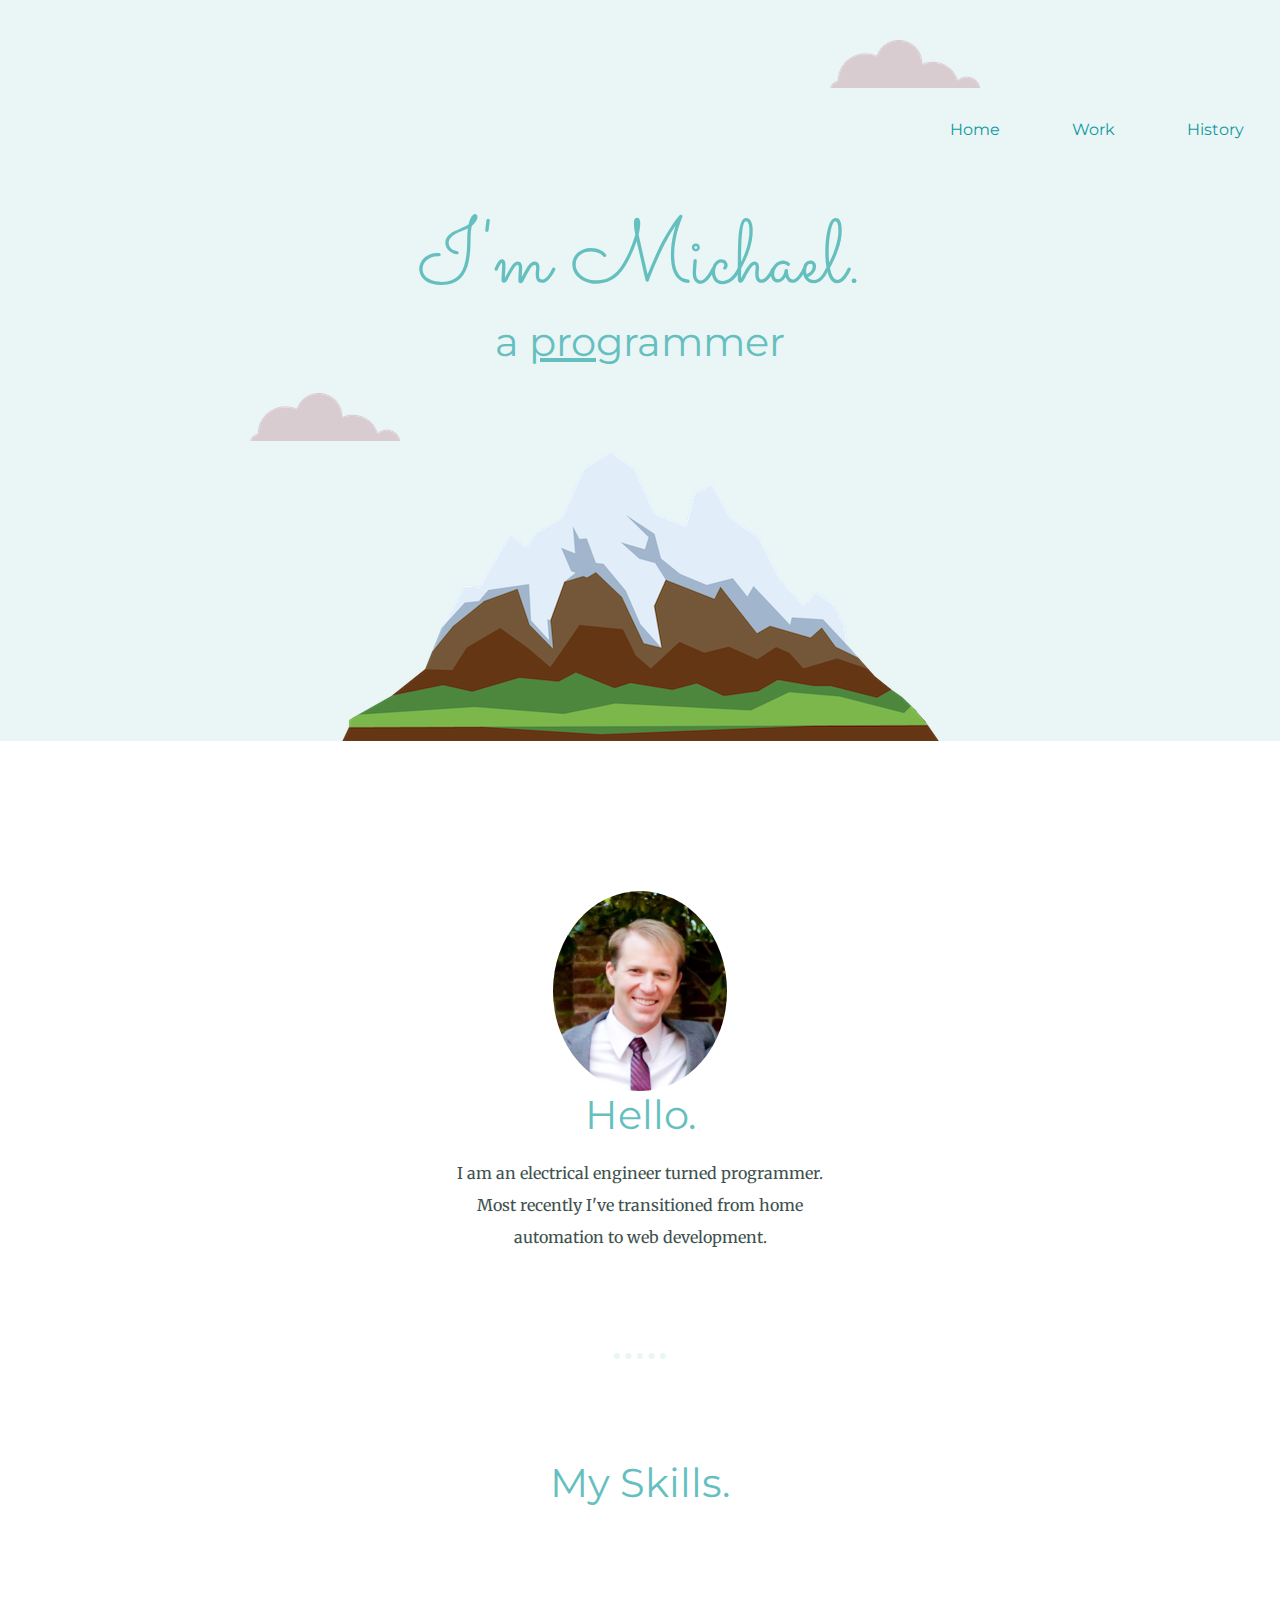
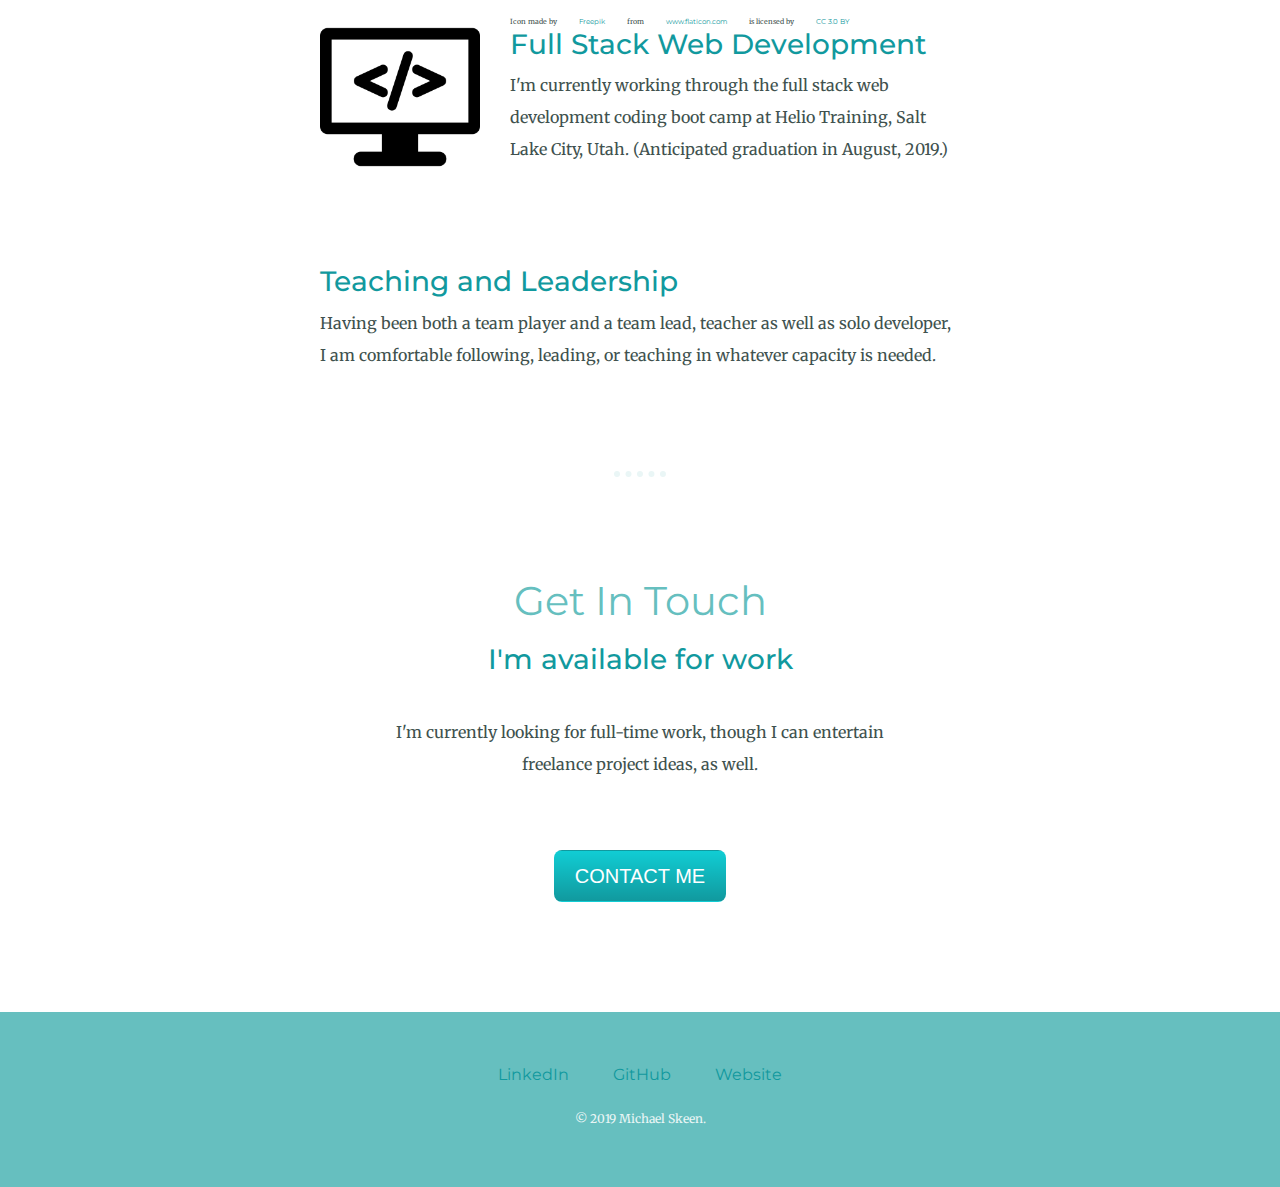
==== index.html @ 591f27da "first commit" ====
<!DOCTYPE html>
<html lang="en" dir="ltr">
  <head>
    <meta charset="utf-8">
    <title>Michael Skeen</title>
    <link rel="stylesheet" href="https://maxcdn.bootstrapcdn.com/bootstrap/4.4.1/css/bootstrap.min.css">
    <link rel="stylesheet" href="css/styles.css">
    <link rel="icon" href="favicon.ico">
    <link href="https://fonts.googleapis.com/css?family=Merriweather|Montserrat|Sacramento&display=swap" rel="stylesheet">
  </head>
  <body>
    <div class="top-container">
      <!-- Nav Bar -->
      <ul class="nav justify-content-end">
        <li class="nav-item">
          <a class="nav-link" href="#">Home</a>
        </li>
        <li class="nav-item">
          <a class="nav-link" href="work.html">Work</a>
        </li>
        <li class="nav-item">
          <a class="nav-link" href="#">History</a>
        </li>
      </ul>

      <img class="top-cloud" src="images/cloud.png" alt="cloud img" />
      <h1>I'm Michael.</h1>
      <h2>a <span class="pro">pro</span>grammer</h2>
      <img class="bottom-cloud" src="images/cloud.png" alt="cloud img" />
      <img src="images/mountain.png" alt="mountain img" />
    </div>
    <div class="middle-container">
      <div class="profile">
        <img class="profile-pic" src="images/profile.jpeg" alt="profile pic">
        <h2>Hello.</h2>
        <p class="intro">I am an electrical engineer turned programmer. Most recently I've transitioned from home automation to web development.</p>
      </div>
      <hr>
      <div class="skills">
        <h2>My Skills.</h2>
        <div class="skill-row">
          <img class="programming-icon" src="images/programming.png" alt="programming icon">
          <div class="attribution">Icon made by <a href="https://www.freepik.com/?__hstc=57440181.fd0ef1fb82cf96b71608ac518f03b5fe.1560886084439.1560886084439.1560886084439.1&__hssc=57440181.5.1560886084440&__hsfp=1175833946" title="Freepik">Freepik</a> from <a href="https://www.flaticon.com/" 			    title="Flaticon">www.flaticon.com</a> is licensed by <a href="http://creativecommons.org/licenses/by/3.0/" 			    title="Creative Commons BY 3.0" target="_blank">CC 3.0 BY</a></div>
          <h3>Full Stack Web Development</h3>
          <p>I'm currently working through the full stack web development coding boot camp at Helio Training, Salt Lake City, Utah. (Anticipated graduation in August, 2019.)</p>
        </div>
        <div class="skill-row">
          <img class="people-giph" src="https://media.giphy.com/media/432s4kBFx0K4w/giphy.gif" alt="">
          <h3>Teaching and Leadership</h3>
          <p>Having been both a team player and a team lead, teacher as well as solo developer, I am comfortable following, leading, or teaching in whatever capacity is needed.</p>
        </div>
      </div>
      <hr>
      <div class="contact-me">
        <h2>Get In Touch</h2>
        <h3>I'm available for work</h3>
        <p class="contact-msg">I'm currently looking for full-time work, though I can entertain freelance project ideas, as well.</p>
        <a class="btn" href="mailto:mmskeen@gmail.com">CONTACT ME</a>
      </div>
    </div>


    <div class="bottom-container">
      <a class="footer-link" href="https://www.linkedin.com/in/michael-skeen/">LinkedIn</a>
      <a class="footer-link" href="https://github.com/mmskeen">GitHub</a>
      <a class="footer-link" href="index.html">Website</a>
      <p class="copyright">© 2019 Michael Skeen.</p>
    </div>
  </body>
</html>
---- css/styles.css ----
body {
  color: #40514E;
  margin: 0;
  text-align: center;
  font-family: 'Merriweather', serif;
  font-size: 100%;
}

hr {
  border-style: dotted none none none;
  border-color: #EAF6F6;
  border-width: 6px;
  margin: 100px auto;
  width: 4%;
}

h1 {
  margin: 50px auto 0 auto;
  font-family: 'Sacramento', cursive;
  font-size: 5.625rem;
  color: #66BFBF;
}

h2 {
  color: #66BFBF;
  font-family: 'Montserrat', sans-serif;
  font-size: 2.5rem;
  font-weight: normal;
  padding-bottom: 10px;
}

h3 {
  font-family: 'Montserrat', sans-serif;
  color: #11999E;
}

p {
  line-height: 2;
}

a {
  color: #11999E;
  font-family: 'Montserrat', sans-serif;
  margin: 10px 20px;
  text-decoration: none;
}

a:hover {
  color: #EAF6F6;
}

.top-container {
  background-color: #EAF6F6;
  position: relative;
  padding-top: 100px;
}

.middle-container {
  margin: 100px 0;
}

.portfolio-container-0 {
  margin: 50px 0 50px;
}

.project-container-1 {
  background-color: #57b1bf;
  padding: 60px;
}

.project-container-2 {
  background-color: #e4a187;
  padding: 60px;
}

.project-container-3{
  background-color: #798ce6ed;
  padding: 60px;
}

.project-container-4{
  background-color: #57b1bf;
  padding: 60px;
}

.project {
  margin: auto;
  width: 60%;
}

.project-info {
  padding: 2em 0 0;
}

.project h2, .project h5 {
  color: white;
}

.bottom-container {
  background-color: #66BFBF;
  padding: 50px 0 20px;
}

.pro {
  text-decoration: underline;
}

.intro {
  margin: auto;
  width: 30%;
}

.profile-pic {
  border-radius: 50%;
  height: 200px;
  margin-top: 50px;
  width: auto;
}

.pencil-pic {
  border-radius: 0%;
  height: 110px;
  margin-top: 15px;
  margin-bottom: 20px;
  width: auto;
}

.programming-icon {
  float: left;
  margin-right: 30px;
  width: 25%;
}

.program-screenshot {
  border-radius: 8px;
  max-width: 700px;
  width: 100%;
  height: auto;
}

.people-giph {
  float: right;
  margin-left: 30px;
  width: 25%;
}

.attribution {
  font-size: 7px;
}

.top-cloud {
  position: absolute;
  right: 300px;
  top: 40px;
}
.left-cloud {
  position: absolute;
  left: 250px;
  top: 40px;
}
.bottom-cloud {
  position: absolute;
  left: 250px;
  bottom: 300px;
}

.skill-row {
  margin: 100px auto;
  width: 50%;
  text-align: left;
}

.contact-msg {
  margin: 40px auto 60px;
  width: 40%;
}

.copyright {
  font-size: 0.75rem;
  color: #EAF6F6;
  padding: 20px 0;
}

.btn {
  background: #11cdd4;
  background-image: -webkit-linear-gradient(top, #11cdd4, #11999e);
  background-image: -moz-linear-gradient(top, #11cdd4, #11999e);
  background-image: -ms-linear-gradient(top, #11cdd4, #11999e);
  background-image: -o-linear-gradient(top, #11cdd4, #11999e);
  background-image: linear-gradient(to bottom, #11cdd4, #11999e);
  -webkit-border-radius: 8;
  -moz-border-radius: 8;
  border-radius: 8px;
  font-family: Arial;
  color: #ffffff;
  font-size: 20px;
  padding: 10px 20px 10px 20px;
  text-decoration: none;
}

.btn:hover {
  background: #30e3cb;
  background-image: -webkit-linear-gradient(top, #30e3cb, #2bc4ad);
  background-image: -moz-linear-gradient(top, #30e3cb, #2bc4ad);
  background-image: -ms-linear-gradient(top, #30e3cb, #2bc4ad);
  background-image: -o-linear-gradient(top, #30e3cb, #2bc4ad);
  background-image: linear-gradient(to bottom, #30e3cb, #2bc4ad);
  text-decoration: none;
}
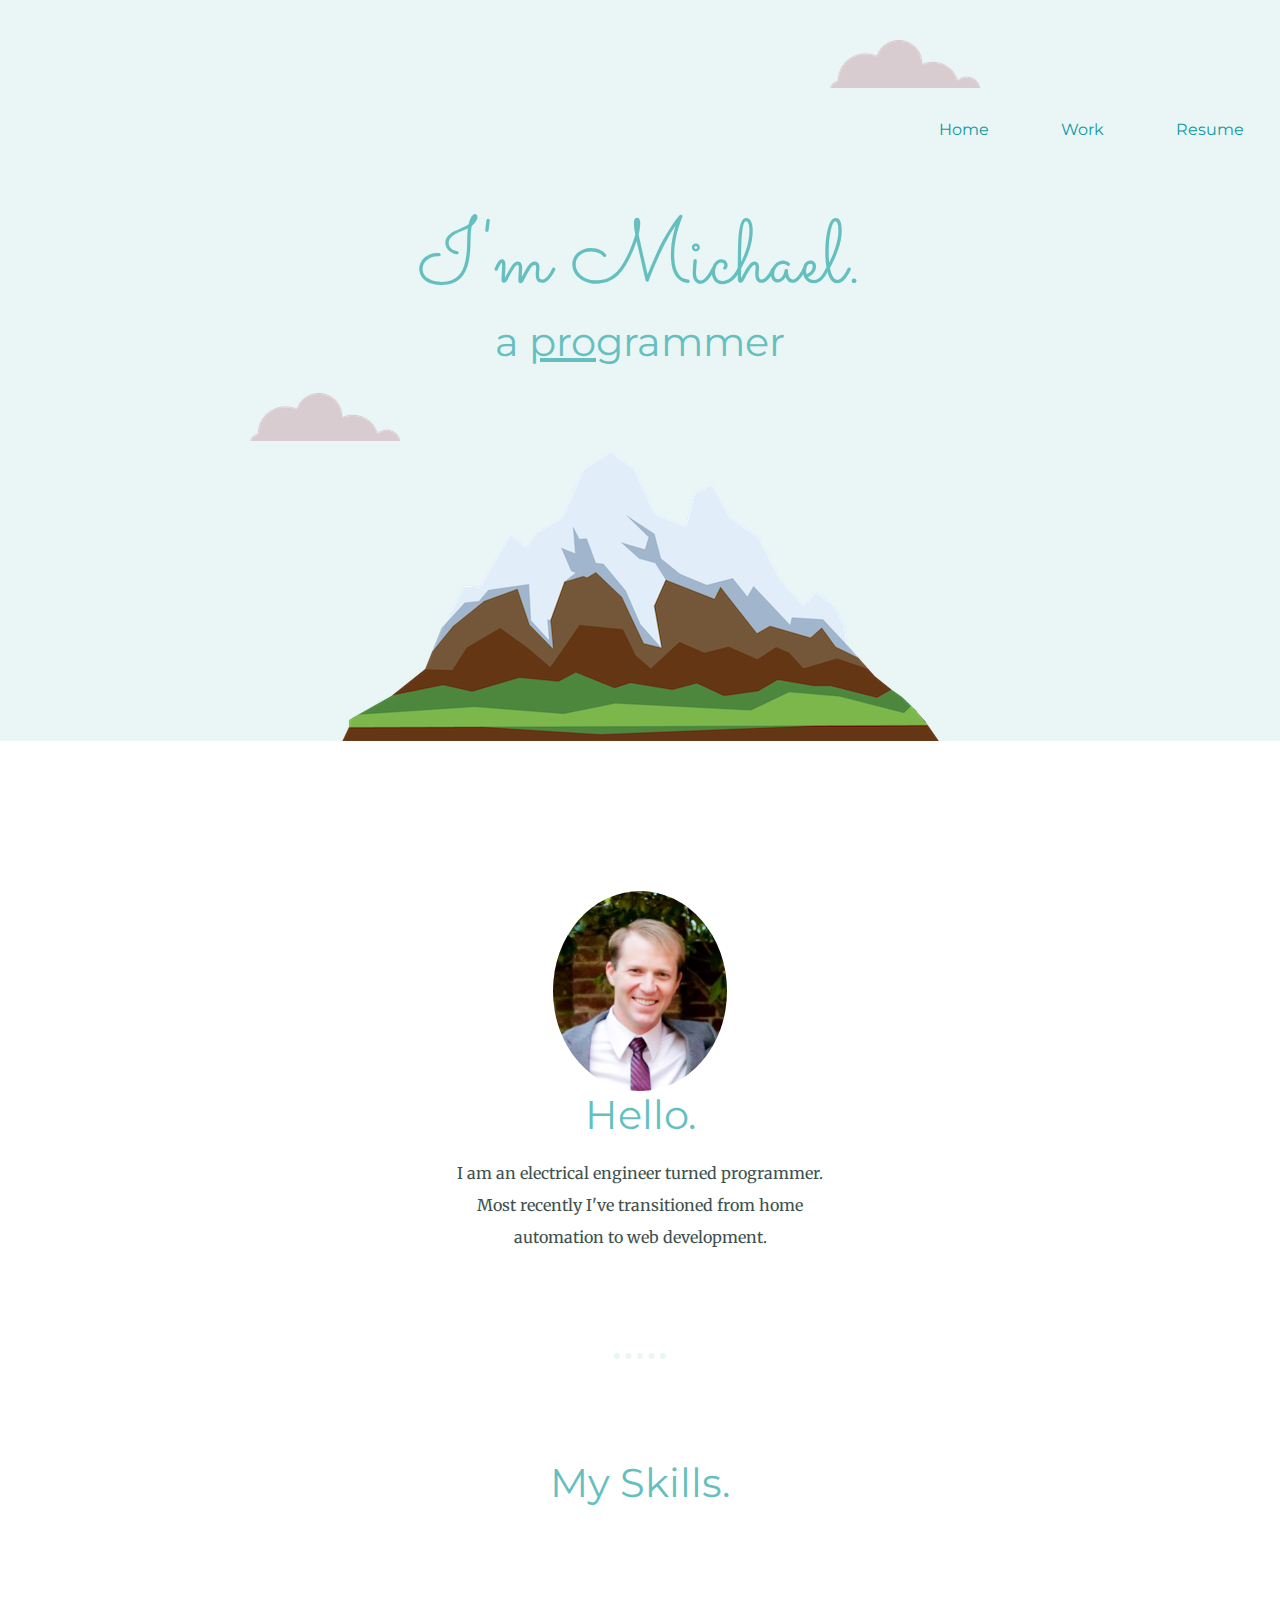
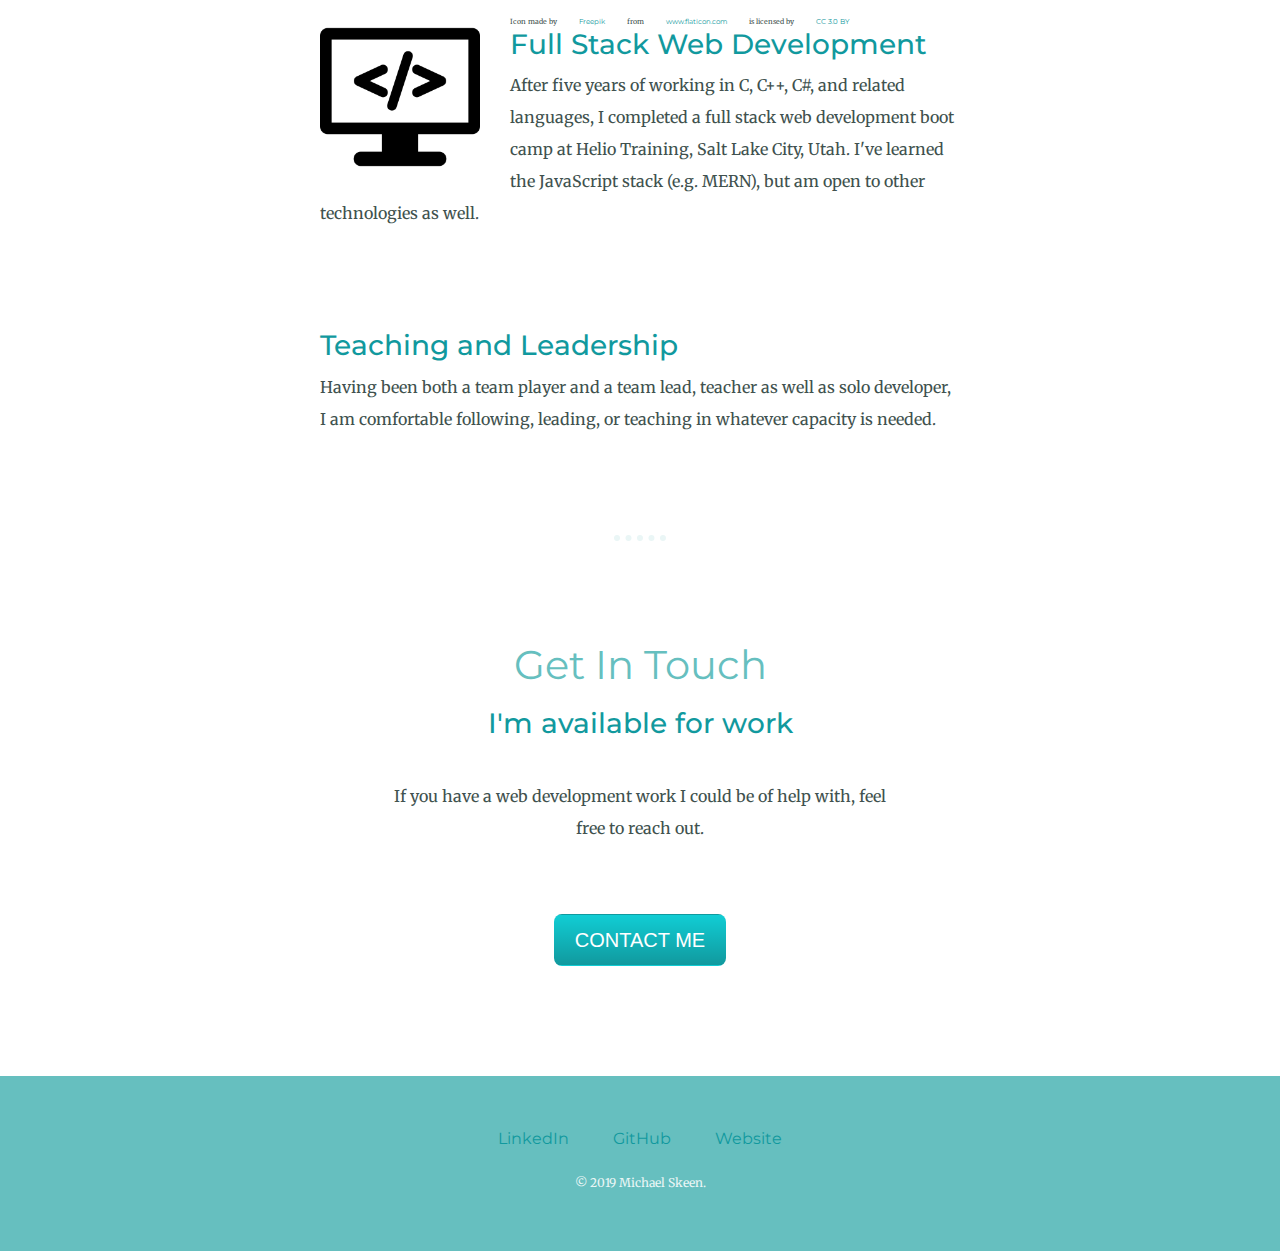
==== commit ef95f80e: "some updates" ====
--- a/index.html
+++ b/index.html
@@ -5,7 +5,7 @@
     <title>Michael Skeen</title>
     <link rel="stylesheet" href="https://maxcdn.bootstrapcdn.com/bootstrap/4.4.1/css/bootstrap.min.css">
     <link rel="stylesheet" href="css/styles.css">
-    <link rel="icon" href="favicon.ico">
+    <link rel="icon" href="favicon_S.ico">
     <link href="https://fonts.googleapis.com/css?family=Merriweather|Montserrat|Sacramento&display=swap" rel="stylesheet">
   </head>
   <body>
@@ -19,7 +19,7 @@
           <a class="nav-link" href="work.html">Work</a>
         </li>
         <li class="nav-item">
-          <a class="nav-link" href="#">History</a>
+          <a class="nav-link" href="Michael Skeen Resume 2019.pdf" download>Resume</a>
         </li>
       </ul>
 
@@ -42,7 +42,7 @@
           <img class="programming-icon" src="images/programming.png" alt="programming icon">
           <div class="attribution">Icon made by <a href="https://www.freepik.com/?__hstc=57440181.fd0ef1fb82cf96b71608ac518f03b5fe.1560886084439.1560886084439.1560886084439.1&__hssc=57440181.5.1560886084440&__hsfp=1175833946" title="Freepik">Freepik</a> from <a href="https://www.flaticon.com/" 			    title="Flaticon">www.flaticon.com</a> is licensed by <a href="http://creativecommons.org/licenses/by/3.0/" 			    title="Creative Commons BY 3.0" target="_blank">CC 3.0 BY</a></div>
           <h3>Full Stack Web Development</h3>
-          <p>I'm currently working through the full stack web development coding boot camp at Helio Training, Salt Lake City, Utah. (Anticipated graduation in August, 2019.)</p>
+          <p>After five years of working in C, C++, C#, and related languages, I completed a full stack web development boot camp at Helio Training, Salt Lake City, Utah. I've learned the JavaScript stack (e.g. MERN), but am open to other technologies as well.</p>
         </div>
         <div class="skill-row">
           <img class="people-giph" src="https://media.giphy.com/media/432s4kBFx0K4w/giphy.gif" alt="">
@@ -54,7 +54,7 @@
       <div class="contact-me">
         <h2>Get In Touch</h2>
         <h3>I'm available for work</h3>
-        <p class="contact-msg">I'm currently looking for full-time work, though I can entertain freelance project ideas, as well.</p>
+        <p class="contact-msg">If you have a web development work I could be of help with, feel free to reach out.</p>
         <a class="btn" href="mailto:mmskeen@gmail.com">CONTACT ME</a>
       </div>
     </div>
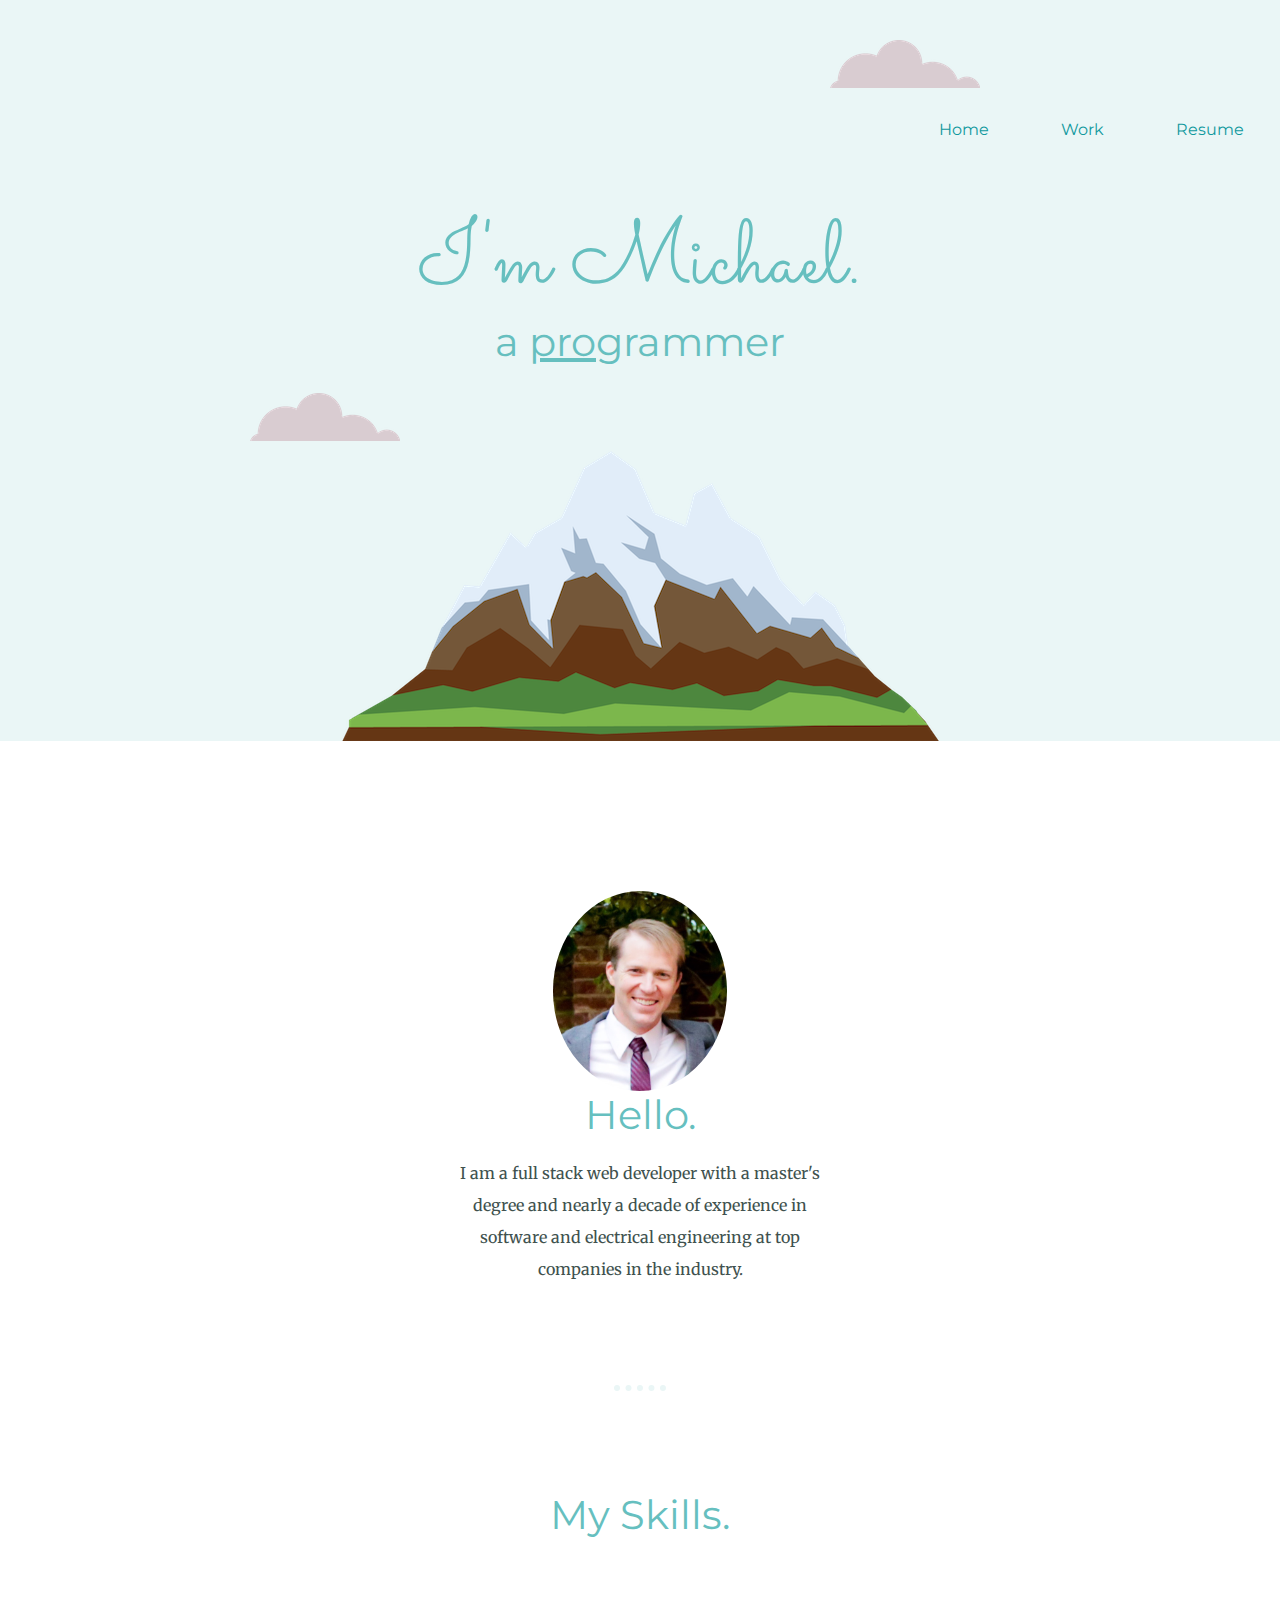
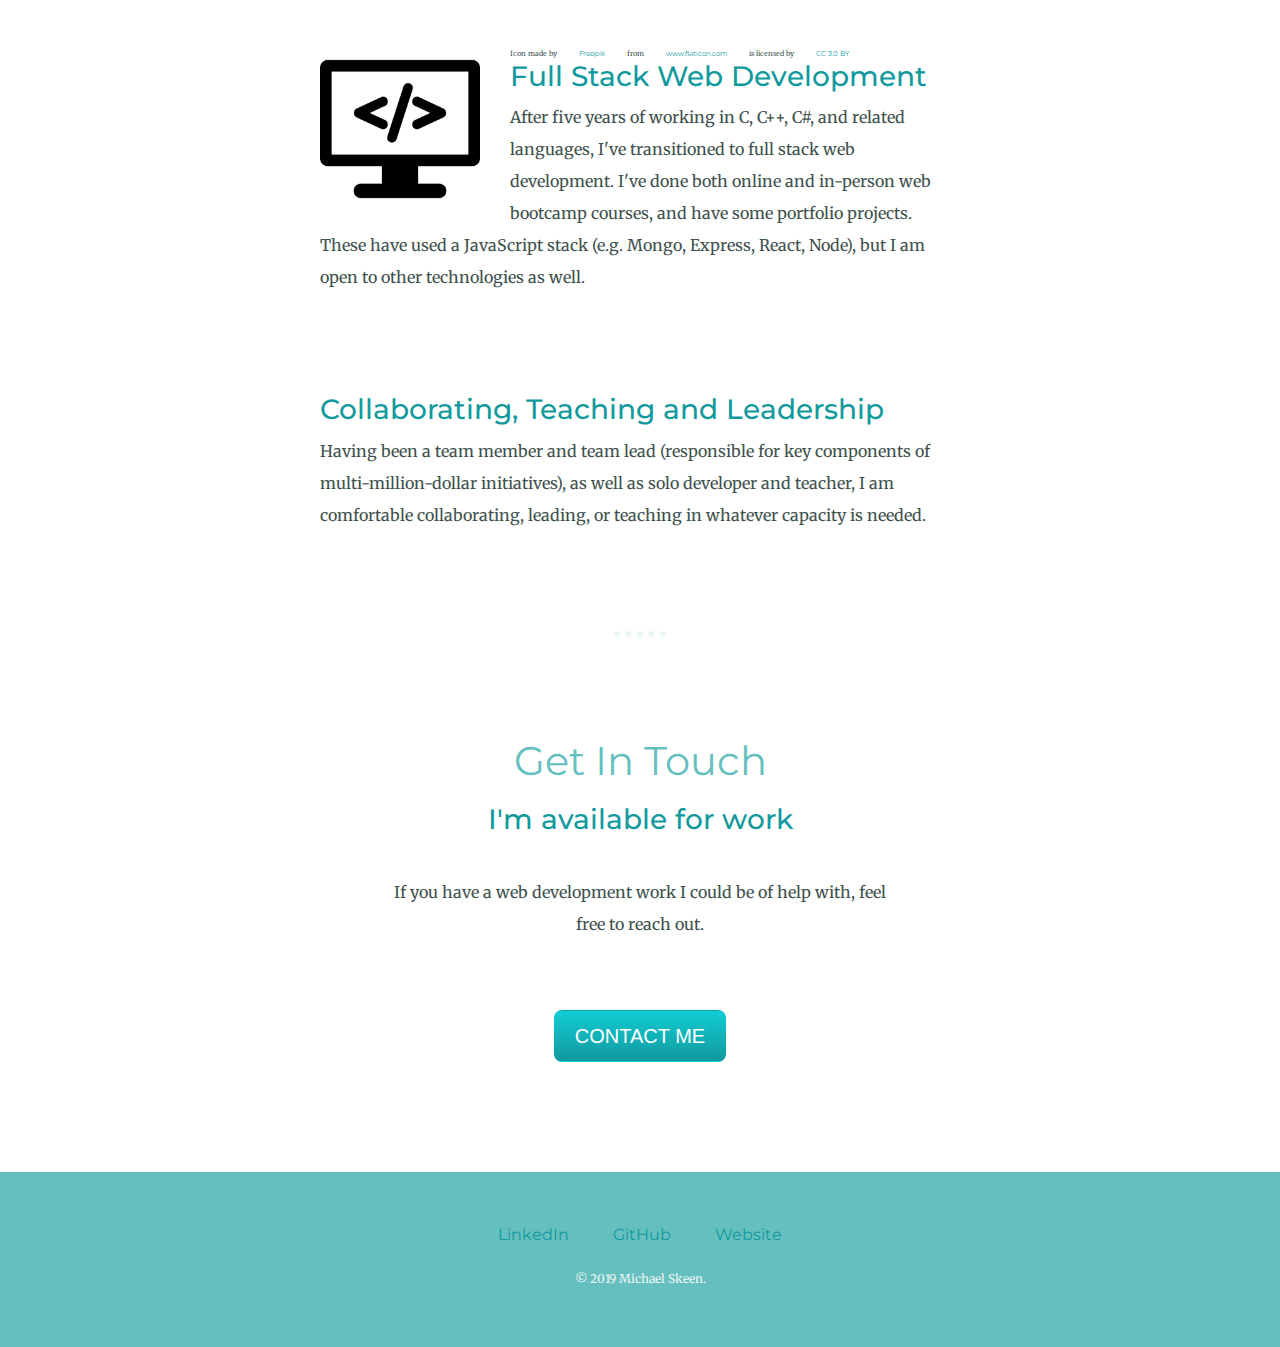
==== commit 0913474f: "Updated website" ====
--- a/index.html
+++ b/index.html
@@ -1,70 +1,83 @@
 <!DOCTYPE html>
 <html lang="en" dir="ltr">
-  <head>
-    <meta charset="utf-8">
-    <title>Michael Skeen</title>
-    <link rel="stylesheet" href="https://maxcdn.bootstrapcdn.com/bootstrap/4.4.1/css/bootstrap.min.css">
-    <link rel="stylesheet" href="css/styles.css">
-    <link rel="icon" href="favicon_S.ico">
-    <link href="https://fonts.googleapis.com/css?family=Merriweather|Montserrat|Sacramento&display=swap" rel="stylesheet">
-  </head>
-  <body>
-    <div class="top-container">
-      <!-- Nav Bar -->
-      <ul class="nav justify-content-end">
-        <li class="nav-item">
-          <a class="nav-link" href="#">Home</a>
-        </li>
-        <li class="nav-item">
-          <a class="nav-link" href="work.html">Work</a>
-        </li>
-        <li class="nav-item">
-          <a class="nav-link" href="Michael Skeen Resume 2019.pdf" download>Resume</a>
-        </li>
-      </ul>
 
-      <img class="top-cloud" src="images/cloud.png" alt="cloud img" />
-      <h1>I'm Michael.</h1>
-      <h2>a <span class="pro">pro</span>grammer</h2>
-      <img class="bottom-cloud" src="images/cloud.png" alt="cloud img" />
-      <img src="images/mountain.png" alt="mountain img" />
+<head>
+  <meta charset="utf-8">
+  <title>Michael Skeen</title>
+  <link rel="stylesheet" href="https://maxcdn.bootstrapcdn.com/bootstrap/4.4.1/css/bootstrap.min.css">
+  <link rel="stylesheet" href="css/styles.css">
+  <link rel="icon" href="favicon_S.ico">
+  <link href="https://fonts.googleapis.com/css?family=Merriweather|Montserrat|Sacramento&display=swap" rel="stylesheet">
+</head>
+
+<body>
+  <div class="top-container">
+    <!-- Nav Bar -->
+    <ul class="nav justify-content-end">
+      <li class="nav-item">
+        <a class="nav-link" href="#">Home</a>
+      </li>
+      <li class="nav-item">
+        <a class="nav-link" href="work.html">Work</a>
+      </li>
+      <li class="nav-item">
+        <a class="nav-link" href="Michael Skeen Resume 2020.pdf" download>Resume</a>
+      </li>
+    </ul>
+
+    <img class="top-cloud" src="images/cloud.png" alt="cloud img" />
+    <h1>I'm Michael.</h1>
+    <h2>a <span class="pro">pro</span>grammer</h2>
+    <img class="bottom-cloud" src="images/cloud.png" alt="cloud img" />
+    <img src="images/mountain.png" alt="mountain img" />
+  </div>
+  <div class="middle-container">
+    <div class="profile">
+      <img class="profile-pic" src="images/profile.jpeg" alt="profile pic">
+      <h2>Hello.</h2>
+      <p class="intro">I am a full stack web developer with a master's degree and nearly a decade of experience in
+        software and electrical engineering at top companies in the industry.</p>
     </div>
-    <div class="middle-container">
-      <div class="profile">
-        <img class="profile-pic" src="images/profile.jpeg" alt="profile pic">
-        <h2>Hello.</h2>
-        <p class="intro">I am an electrical engineer turned programmer. Most recently I've transitioned from home automation to web development.</p>
+    <hr>
+    <div class="skills">
+      <h2>My Skills.</h2>
+      <div class="skill-row">
+        <img class="programming-icon" src="images/programming.png" alt="programming icon">
+        <div class="attribution">Icon made by <a
+            href="https://www.freepik.com/?__hstc=57440181.fd0ef1fb82cf96b71608ac518f03b5fe.1560886084439.1560886084439.1560886084439.1&__hssc=57440181.5.1560886084440&__hsfp=1175833946"
+            title="Freepik">Freepik</a> from <a href="https://www.flaticon.com/" title="Flaticon">www.flaticon.com</a>
+          is licensed by <a href="http://creativecommons.org/licenses/by/3.0/" title="Creative Commons BY 3.0"
+            target="_blank">CC 3.0 BY</a></div>
+        <h3>Full Stack Web Development</h3>
+        <p>After five years of working in C, C++, C#, and related languages, I've transitioned to full stack web
+          development. I've done both online and in-person web bootcamp courses, and have some portfolio projects.
+          These have used a JavaScript stack (e.g. Mongo, Express, React, Node), but I am open to other technologies as
+          well.</p>
       </div>
-      <hr>
-      <div class="skills">
-        <h2>My Skills.</h2>
-        <div class="skill-row">
-          <img class="programming-icon" src="images/programming.png" alt="programming icon">
-          <div class="attribution">Icon made by <a href="https://www.freepik.com/?__hstc=57440181.fd0ef1fb82cf96b71608ac518f03b5fe.1560886084439.1560886084439.1560886084439.1&__hssc=57440181.5.1560886084440&__hsfp=1175833946" title="Freepik">Freepik</a> from <a href="https://www.flaticon.com/" 			    title="Flaticon">www.flaticon.com</a> is licensed by <a href="http://creativecommons.org/licenses/by/3.0/" 			    title="Creative Commons BY 3.0" target="_blank">CC 3.0 BY</a></div>
-          <h3>Full Stack Web Development</h3>
-          <p>After five years of working in C, C++, C#, and related languages, I completed a full stack web development boot camp at Helio Training, Salt Lake City, Utah. I've learned the JavaScript stack (e.g. MERN), but am open to other technologies as well.</p>
-        </div>
-        <div class="skill-row">
-          <img class="people-giph" src="https://media.giphy.com/media/432s4kBFx0K4w/giphy.gif" alt="">
-          <h3>Teaching and Leadership</h3>
-          <p>Having been both a team player and a team lead, teacher as well as solo developer, I am comfortable following, leading, or teaching in whatever capacity is needed.</p>
-        </div>
-      </div>
-      <hr>
-      <div class="contact-me">
-        <h2>Get In Touch</h2>
-        <h3>I'm available for work</h3>
-        <p class="contact-msg">If you have a web development work I could be of help with, feel free to reach out.</p>
-        <a class="btn" href="mailto:mmskeen@gmail.com">CONTACT ME</a>
+      <div class="skill-row">
+        <img class="people-giph" src="https://media.giphy.com/media/432s4kBFx0K4w/giphy.gif" alt="">
+        <h3>Collaborating, Teaching and Leadership</h3>
+        <p>Having been a team member and team lead (responsible for key components of multi-million-dollar
+          initiatives), as well as solo developer and teacher, I am comfortable
+          collaborating, leading, or teaching in whatever capacity is needed.</p>
       </div>
     </div>
+    <hr>
+    <div class="contact-me">
+      <h2>Get In Touch</h2>
+      <h3>I'm available for work</h3>
+      <p class="contact-msg">If you have a web development work I could be of help with, feel free to reach out.</p>
+      <a class="btn" href="mailto:mmskeen@gmail.com">CONTACT ME</a>
+    </div>
+  </div>
 
 
-    <div class="bottom-container">
-      <a class="footer-link" href="https://www.linkedin.com/in/michael-skeen/">LinkedIn</a>
-      <a class="footer-link" href="https://github.com/mmskeen">GitHub</a>
-      <a class="footer-link" href="index.html">Website</a>
-      <p class="copyright">© 2019 Michael Skeen.</p>
-    </div>
-  </body>
-</html>
+  <div class="bottom-container">
+    <a class="footer-link" href="https://www.linkedin.com/in/michael-skeen/">LinkedIn</a>
+    <a class="footer-link" href="https://github.com/mmskeen">GitHub</a>
+    <a class="footer-link" href="index.html">Website</a>
+    <p class="copyright">© 2019 Michael Skeen.</p>
+  </div>
+</body>
+
+</html>--- a/css/styles.css
+++ b/css/styles.css
@@ -46,7 +46,7 @@
 }
 
 a:hover {
-  color: #EAF6F6;
+  color: #7bdcdc;
 }
 
 .top-container {
@@ -64,22 +64,27 @@
 }
 
 .project-container-1 {
-  background-color: #57b1bf;
+  background-color: #57b1bfD0;
   padding: 60px;
 }
 
 .project-container-2 {
-  background-color: #e4a187;
+  background-color: #bfa85780; /* #e4a187; */
+  padding: 60px;
+}
+
+.project-container-2-1{
+  background-color: #50798e80; /*  #4f3da8; */
   padding: 60px;
 }
 
 .project-container-3{
-  background-color: #798ce6ed;
+  background-color: #798ce680;
   padding: 60px;
 }
 
 .project-container-4{
-  background-color: #57b1bf;
+  background-color: #57b1bfD0;
   padding: 60px;
 }
 
@@ -182,7 +187,7 @@
 }
 
 .btn {
-  background: #11cdd4;
+  background: #11cdd480;
   background-image: -webkit-linear-gradient(top, #11cdd4, #11999e);
   background-image: -moz-linear-gradient(top, #11cdd4, #11999e);
   background-image: -ms-linear-gradient(top, #11cdd4, #11999e);
@@ -199,11 +204,11 @@
 }
 
 .btn:hover {
-  background: #30e3cb;
-  background-image: -webkit-linear-gradient(top, #30e3cb, #2bc4ad);
-  background-image: -moz-linear-gradient(top, #30e3cb, #2bc4ad);
-  background-image: -ms-linear-gradient(top, #30e3cb, #2bc4ad);
-  background-image: -o-linear-gradient(top, #30e3cb, #2bc4ad);
-  background-image: linear-gradient(to bottom, #30e3cb, #2bc4ad);
+  background: #0069d940; /* #30e3cb; */ 
+  background-image: -webkit-linear-gradient(top, #0069d940, #0069d901);
+  background-image: -moz-linear-gradient(top, #0069d940, #0069d901);
+  background-image: -ms-linear-gradient(top, #0069d940, #0069d901);
+  background-image: -o-linear-gradient(top, #0069d940, #0069d901);
+  background-image: linear-gradient(to bottom, #0069d940, #0069d901);
   text-decoration: none;
 }
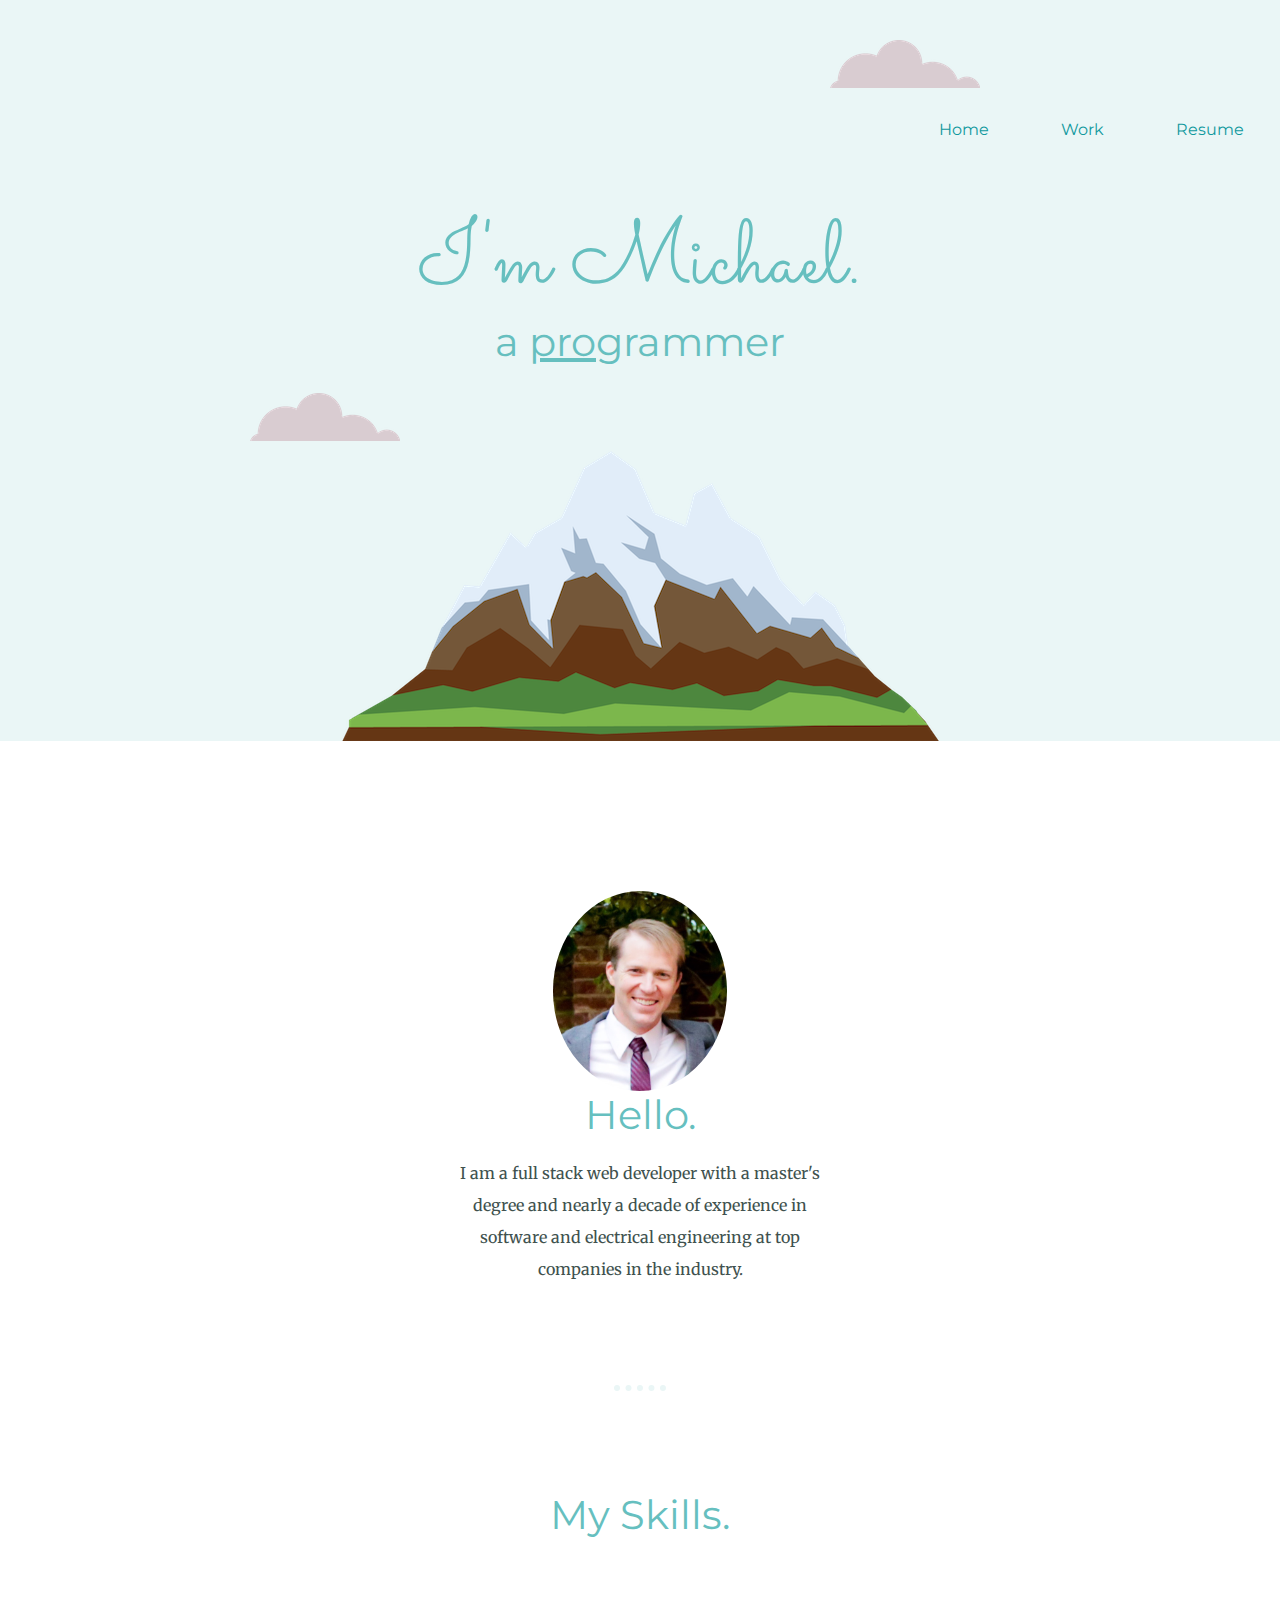
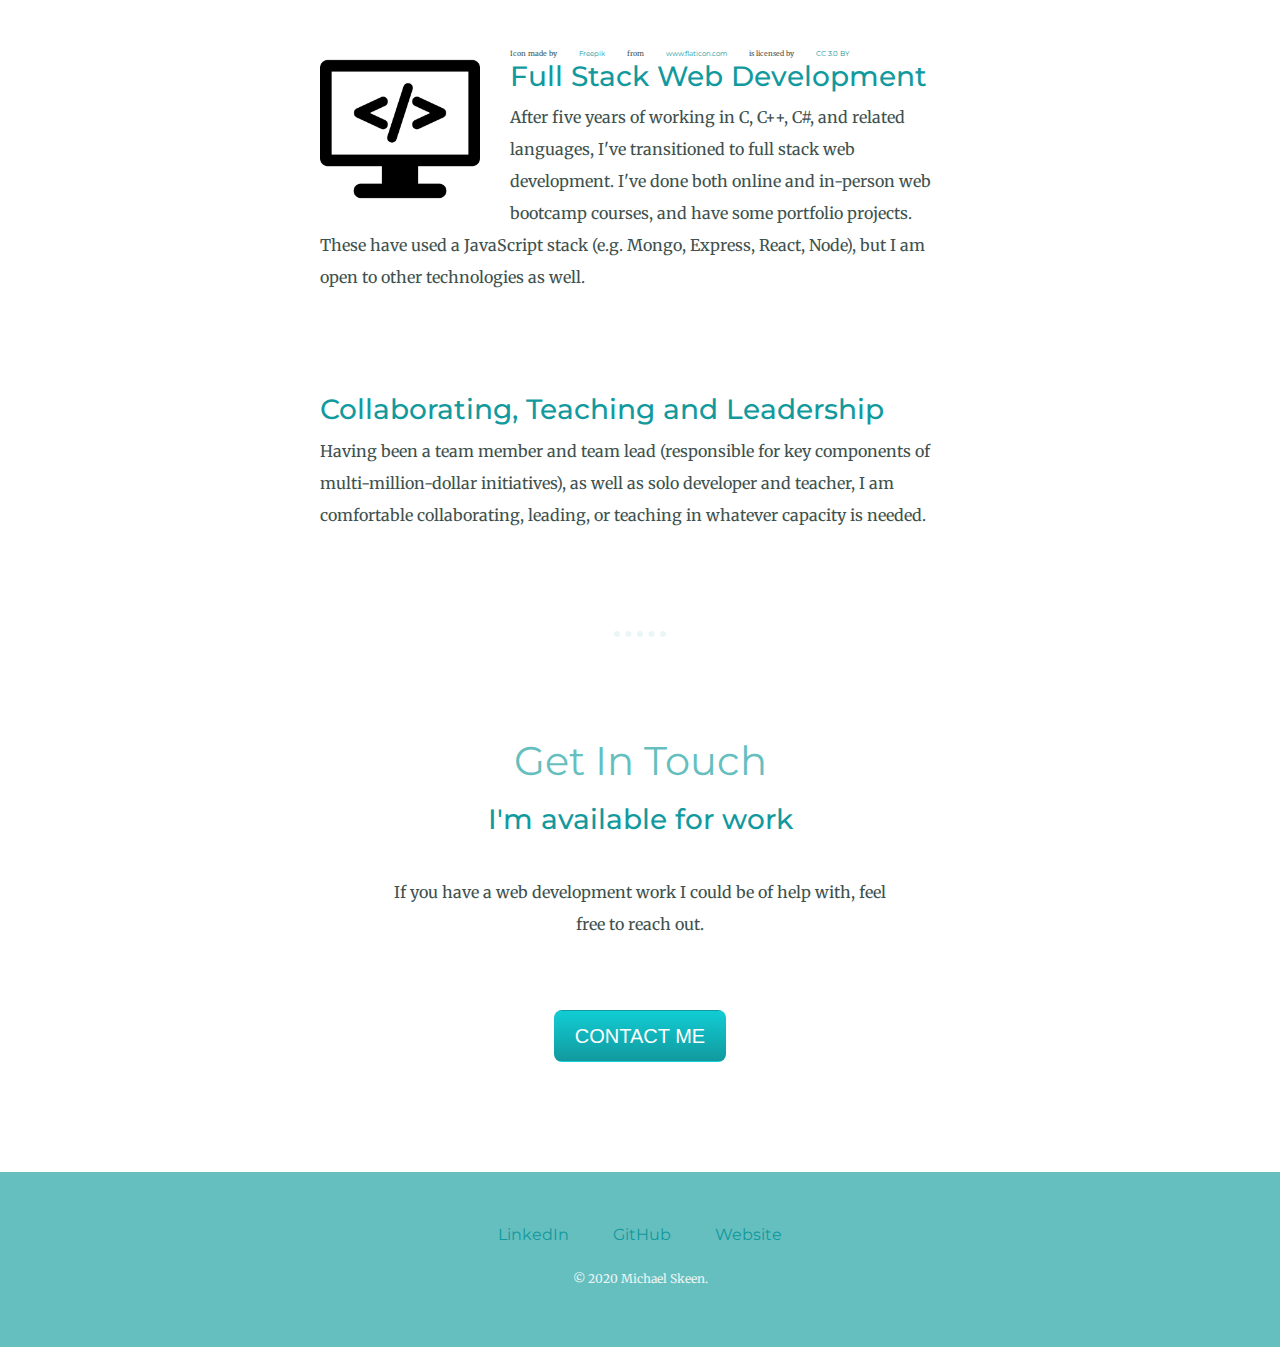
==== commit b3ee16af: "Changed copyright to 2020 from 2019" ====
--- a/index.html
+++ b/index.html
@@ -76,7 +76,7 @@
     <a class="footer-link" href="https://www.linkedin.com/in/michael-skeen/">LinkedIn</a>
     <a class="footer-link" href="https://github.com/mmskeen">GitHub</a>
     <a class="footer-link" href="index.html">Website</a>
-    <p class="copyright">© 2019 Michael Skeen.</p>
+    <p class="copyright">© 2020 Michael Skeen.</p>
   </div>
 </body>
 
